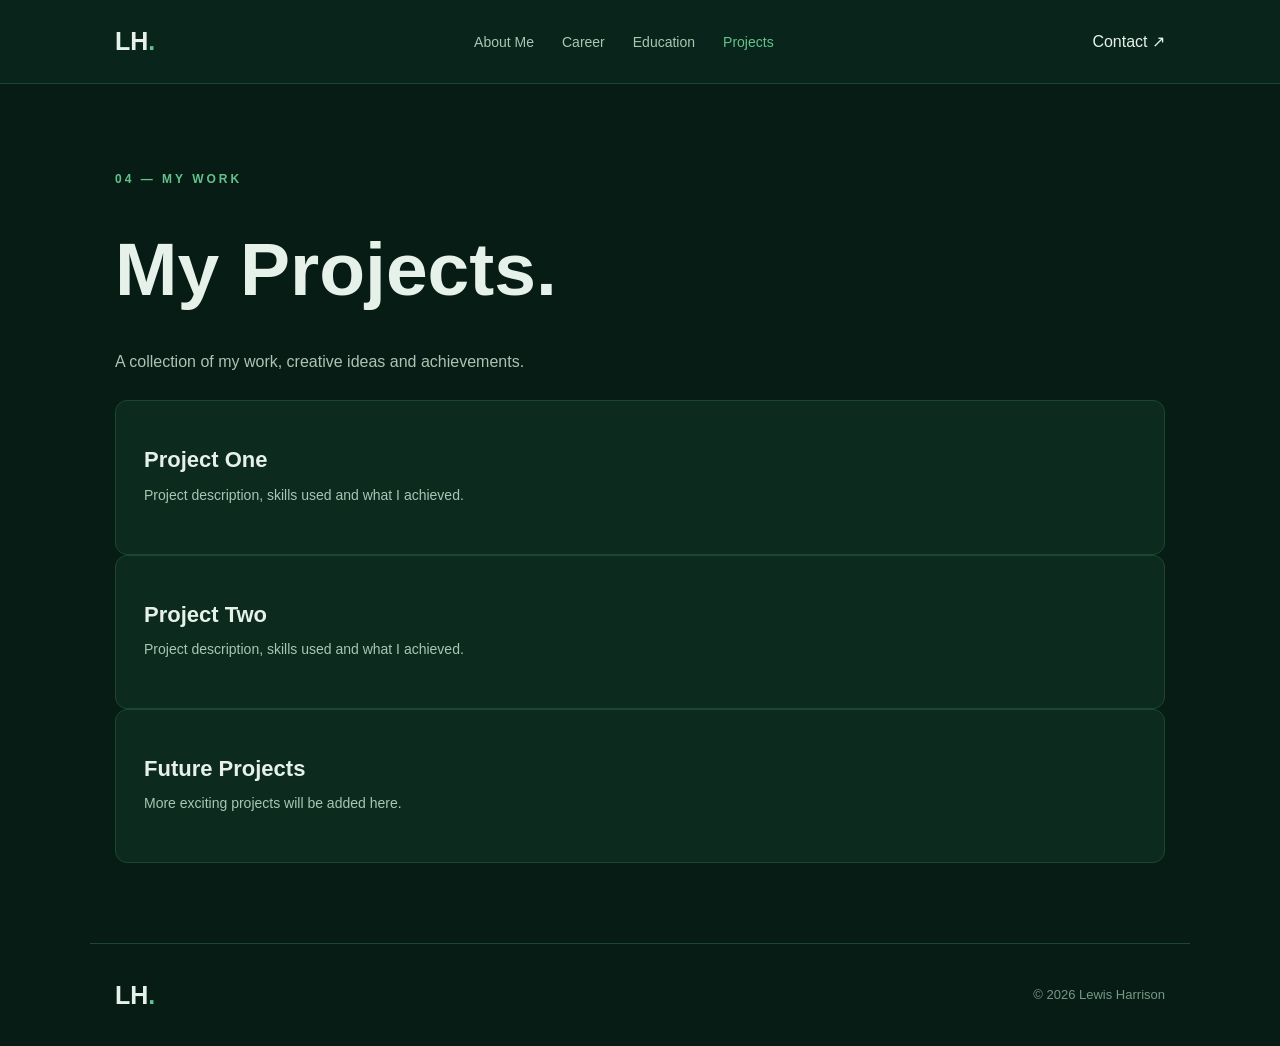
==== projects.html @ e68cd3a0 "Create projects.html" ====
<!DOCTYPE html>
<html lang="en">
<head>
  <meta charset="UTF-8">
  <meta name="viewport" content="width=device-width, initial-scale=1">
  <title>Projects | Lewis Harrison</title>
  <link rel="stylesheet" href="style.css">
</head>
<body>
<header>
  <nav class="navbar">
    <a href="index.html" class="logo">LH<span>.</span></a>
    <button class="menu-btn" id="menuBtn">☰</button>
    <ul class="nav-links" id="navLinks">
      <li><a href="about.html">About Me</a></li>
      <li><a href="career.html">Career</a></li>
      <li><a href="education.html">Education</a></li>
      <li><a href="projects.html">Projects</a></li>
    </ul>
    <a href="mailto:YOUR-EMAIL@example.com" class="nav-cta">Contact ↗</a>
  </nav>
</header>
<main class="section">
  <span class="tag">04 — MY WORK</span>
  <h1>My <span>Projects.</span></h1>
  <p>A collection of my work, creative ideas and achievements.</p>
  <div class="card">
    <h3>Project One</h3>
    <p>Project description, skills used and what I achieved.</p>
  </div>
  <div class="card">
    <h3>Project Two</h3>
    <p>Project description, skills used and what I achieved.</p>
  </div>
  <div class="card">
    <h3>Future Projects</h3>
    <p>More exciting projects will be added here.</p>
  </div>
</main>
<footer><a href="index.html" class="logo">LH<span>.</span></a><p>© <span id="year"></span> Lewis Harrison</p></footer>
<script src="script.js"></script>
</body>
</html>
---- style.css ----
* {
  margin: 0;
  padding: 0;
  box-sizing: border-box;
}

html {
  scroll-behavior: smooth;
}

body {
  font-family: Arial, sans-serif;
  background: #071C15;
  color: #E5F1E9;
  line-height: 1.7;
}

a {
  text-decoration: none;
  color: inherit;
}

/* Navigation */

header {
  background: #09251B;
  border-bottom: 1px solid #1B4632;
  position: sticky;
  top: 0;
  z-index: 10;
}

.navbar {
  max-width: 1100px;
  margin: auto;
  padding: 20px 25px;
  display: flex;
  align-items: center;
  justify-content: space-between;
}

.logo {
  font-size: 25px;
  font-weight: bold;
}

.logo span {
  color: #65C18C;
}

.nav-links {
  display: flex;
  list-style: none;
  gap: 28px;
}

.nav-links a {
  color: #A9C5B3;
  font-size: 14px;
}

.nav-links a:hover,
.nav-links a[aria-current="page"] {
  color: #65C18C;
}

.menu-btn {
  display: none;
  color: white;
  background: none;
  border: none;
  font-size: 25px;
  cursor: pointer;
}

/* Main hero */

.hero {
  max-width: 1100px;
  margin: auto;
  min-height: 580px;
  padding: 120px 25px 60px;
  display: flex;
  flex-direction: column;
  justify-content: center;
}

.tag {
  color: #65C18C;
  font-size: 12px;
  font-weight: bold;
  letter-spacing: 3px;
}

.hero h1 {
  font-size: clamp(55px, 9vw, 95px);
  line-height: 1.1;
  margin: 20px 0;
  letter-spacing: -4px;
}

.hero h1 span,
.section h2 span {
  color: #65C18C;
}

.hero p {
  color: #A9C5B3;
  max-width: 500px;
  margin-bottom: 30px;
}

.buttons {
  display: flex;
  gap: 12px;
  flex-wrap: wrap;
}

.btn {
  display: inline-block;
  background: #246B49;
  color: white;
  padding: 12px 22px;
  border-radius: 7px;
  transition: .3s;
}

.btn:hover {
  background: #34865E;
  transform: translateY(-3px);
}

.secondary {
  background: transparent;
  border: 1px solid #397A57;
}

.hero-bottom {
  display: flex;
  justify-content: space-between;
  margin-top: 100px;
  padding-top: 20px;
  border-top: 1px solid #1B4632;
  color: #769886;
  font-size: 11px;
  letter-spacing: 2px;
}

/* Sections */

.section {
  max-width: 1100px;
  margin: auto;
  padding: 80px 25px;
}

.section h1 {
  font-size: clamp(45px, 8vw, 75px);
  margin: 15px 0;
}

.section h2 {
  font-size: 40px;
  margin: 15px 0 35px;
}

.section > p {
  color: #A9C5B3;
  margin: 15px 0 25px;
  max-width: 650px;
}

/* Cards */

.cards {
  display: grid;
  grid-template-columns: repeat(2, 1fr);
  gap: 18px;
}

.card {
  background: #0D2A1F;
  border: 1px solid #1B4632;
  border-radius: 12px;
  padding: 28px;
  transition: .3s;
}

.card:hover {
  border-color: #65C18C;
  transform: translateY(-5px);
}

.card > span {
  color: #65C18C;
  font-size: 13px;
}

.card h3 {
  font-size: 22px;
  margin: 12px 0 5px;
}

.card p {
  color: #A9C5B3;
  font-size: 14px;
  margin-bottom: 18px;
}

.card b {
  color: #65C18C;
  font-size: 13px;
}

/* Footer */

footer {
  max-width: 1100px;
  margin: auto;
  padding: 30px 25px;
  border-top: 1px solid #1B4632;
  display: flex;
  justify-content: space-between;
  align-items: center;
  gap: 15px;
}

footer p {
  color: #769886;
  font-size: 13px;
}

/* Mobile */

@media(max-width: 700px) {
  .menu-btn {
    display: block;
  }

  .nav-links {
    display: none;
    position: absolute;
    top: 70px;
    left: 0;
    width: 100%;
    background: #09251B;
    padding: 25px;
    flex-direction: column;
    gap: 18px;
  }

  .nav-links.active {
    display: flex;
  }

  .hero {
    padding-top: 90px;
    min-height: 520px;
  }

  .hero-bottom {
    flex-direction: column;
    gap: 10px;
    margin-top: 65px;
  }

  .cards {
    grid-template-columns: 1fr;
  }

  .section {
    padding: 60px 25px;
  }

  footer {
    flex-direction: column;
    text-align: center;
  }
}
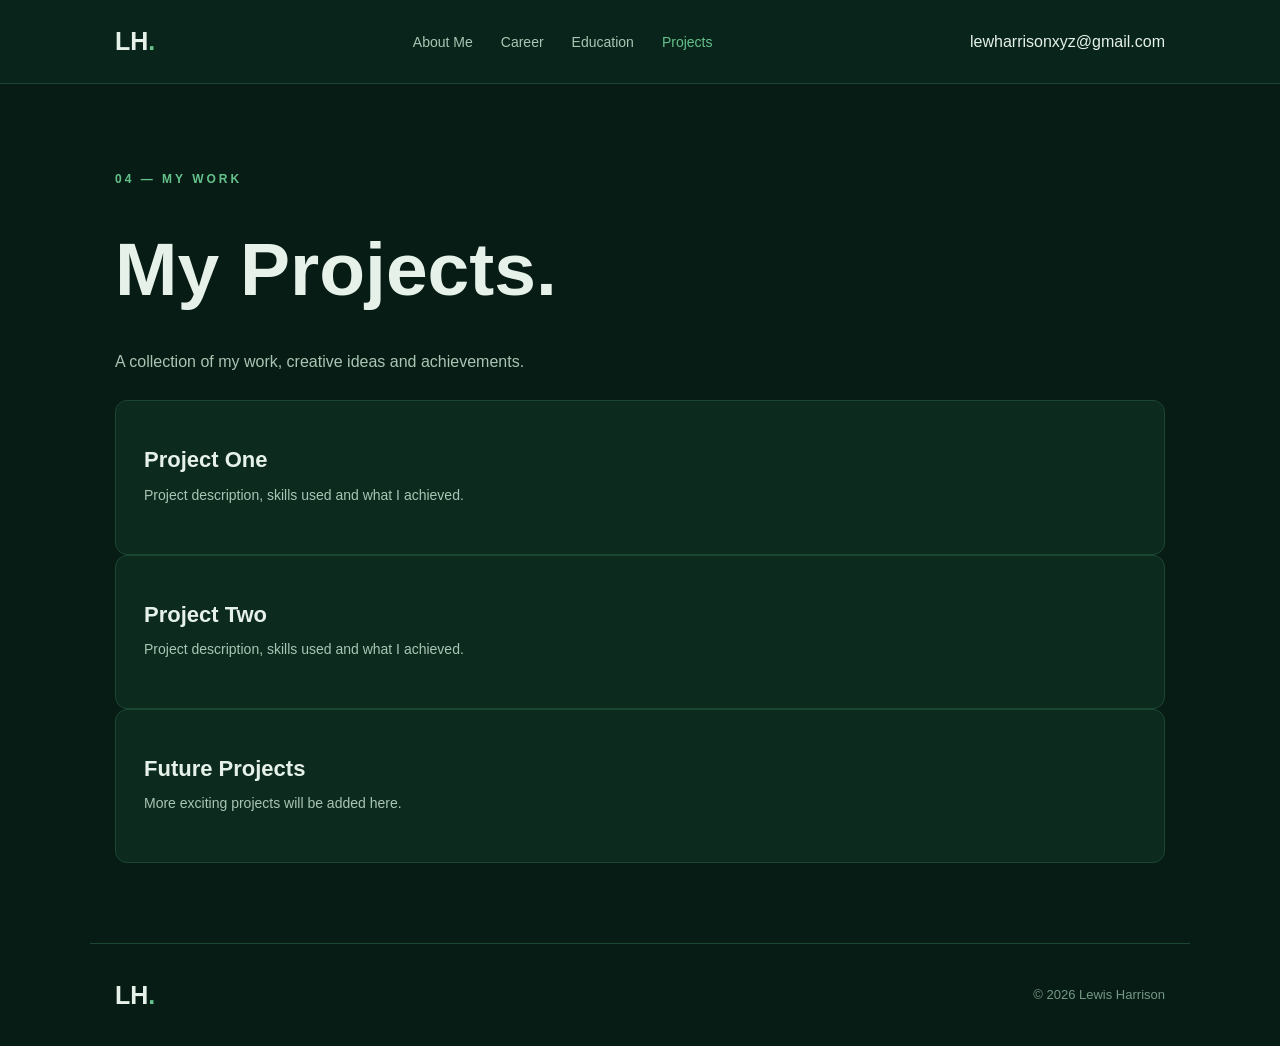
==== commit ff040df0: "Update projects.html" ====
--- a/projects.html
+++ b/projects.html
@@ -18,7 +18,7 @@
       <li><a href="education.html">Education</a></li>
       <li><a href="projects.html">Projects</a></li>
     </ul>
-    <a href="mailto:YOUR-EMAIL@example.com" class="nav-cta">Contact ↗</a>
+    <a href="mailto:lewharrisonxyz@gmail.com">lewharrisonxyz@gmail.com</a>
   </nav>
 </header>
 <main class="section">
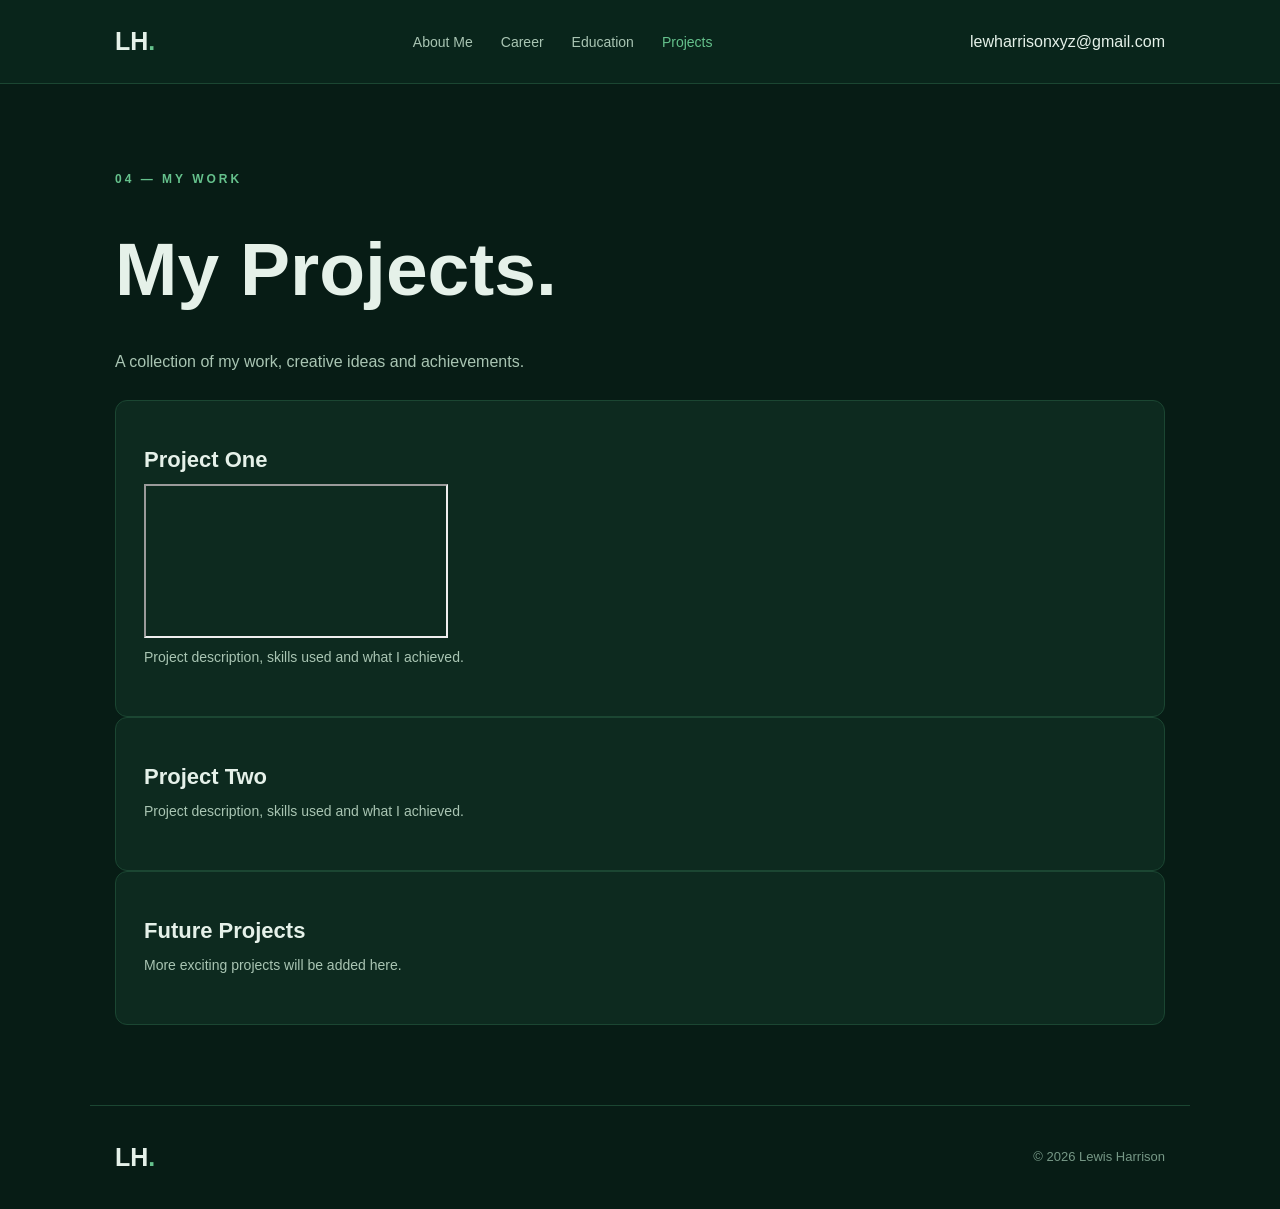
==== commit 25ace71a: "Update projects.html" ====
--- a/projects.html
+++ b/projects.html
@@ -27,6 +27,13 @@
   <p>A collection of my work, creative ideas and achievements.</p>
   <div class="card">
     <h3>Project One</h3>
+    <div class="project-video">
+    <iframe
+        src="https://www.youtube.com/embed/_N0H2eN9s-4?si=PVsvnvHFs7zNjesY"
+        title="Project demonstration"
+        allowfullscreen>
+    </iframe>
+</div>
     <p>Project description, skills used and what I achieved.</p>
   </div>
   <div class="card">
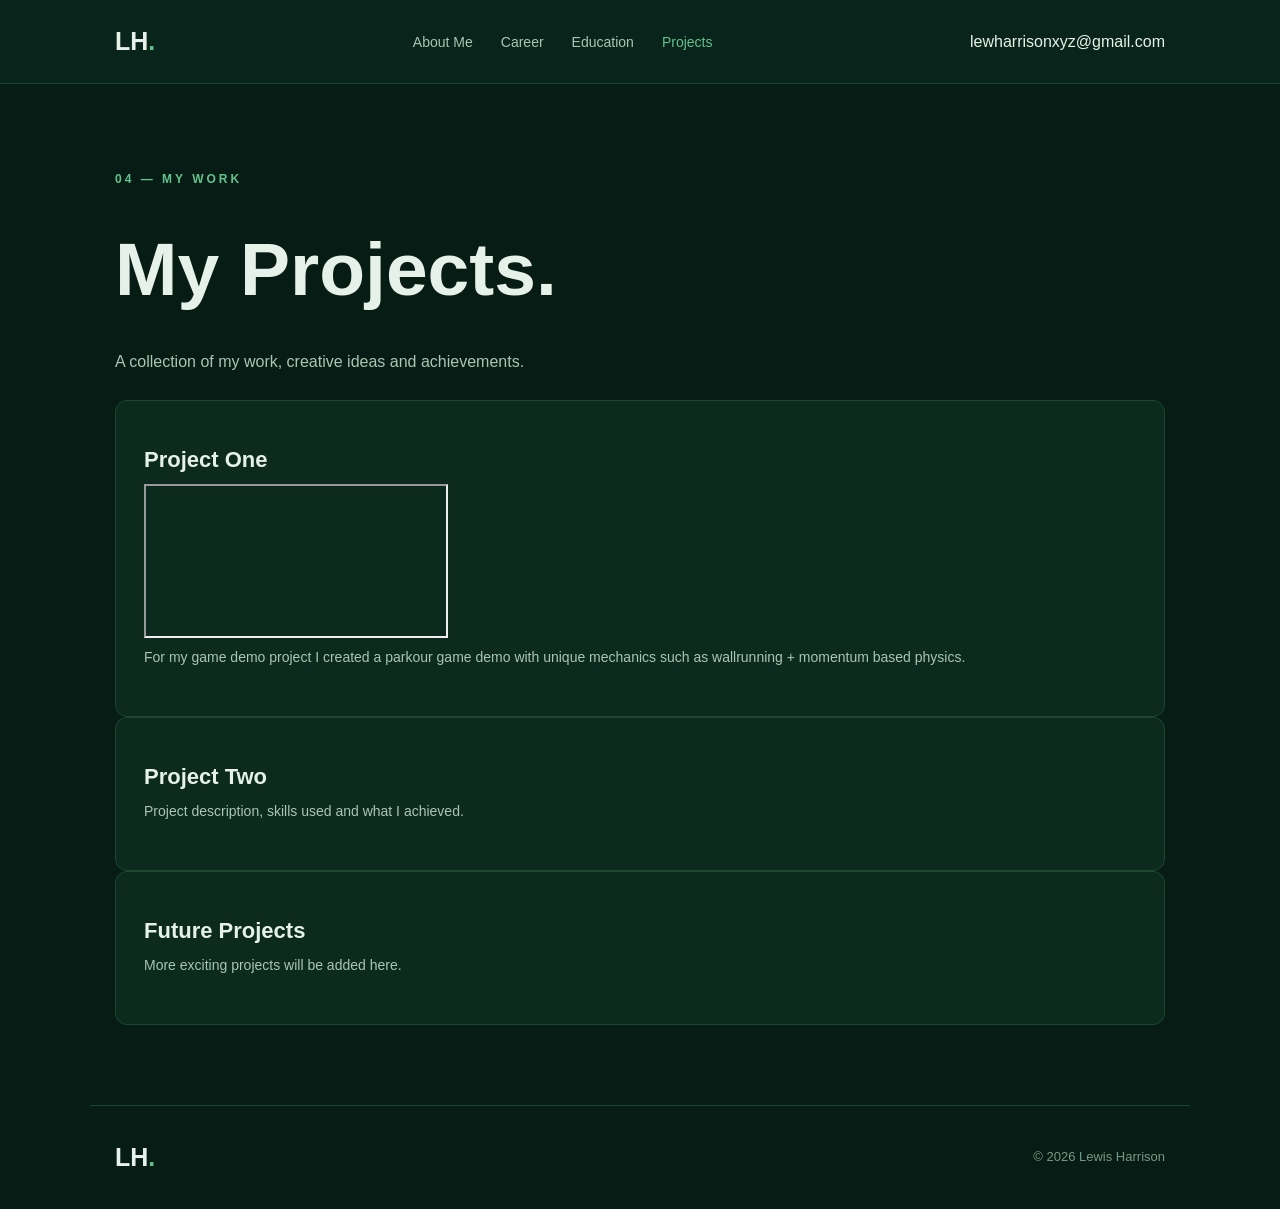
==== commit dbc728be: "Update projects.html" ====
--- a/projects.html
+++ b/projects.html
@@ -34,7 +34,7 @@
         allowfullscreen>
     </iframe>
 </div>
-    <p>Project description, skills used and what I achieved.</p>
+    <p>For my game demo project I created a parkour game demo with unique mechanics such as wallrunning + momentum based physics.</p>
   </div>
   <div class="card">
     <h3>Project Two</h3>
--- a/style.css
+++ b/style.css
@@ -278,4 +278,18 @@
     flex-direction: column;
     text-align: center;
   }
-}
+  /* Project video styling */
+.project-video {
+    width: 100%;
+    aspect-ratio: 16 / 9;
+    margin-top: 20px;
+    border-radius: 12px;
+    overflow: hidden;
+}
+
+.project-video iframe {
+    width: 100%;
+    height: 100%;
+    border: none;
+}
+}
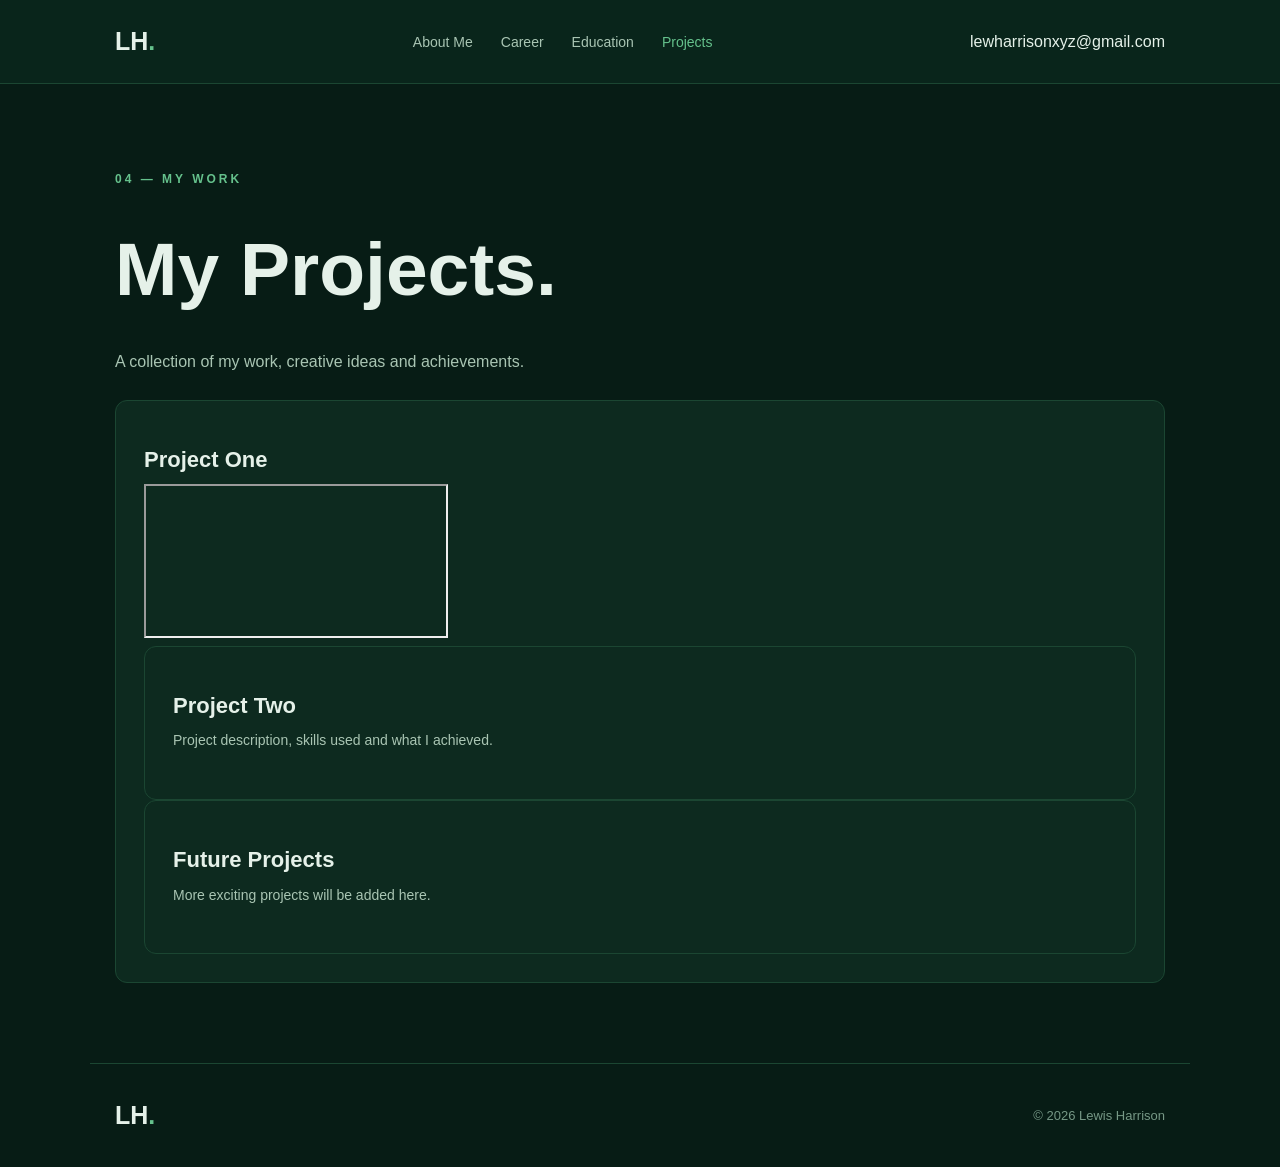
==== commit 6108b6dd: "Update projects.html" ====
--- a/projects.html
+++ b/projects.html
@@ -33,9 +33,7 @@
         title="Project demonstration"
         allowfullscreen>
     </iframe>
-</div>
-    <p>For my game demo project I created a parkour game demo with unique mechanics such as wallrunning + momentum based physics.</p>
-  </div>
+
   <div class="card">
     <h3>Project Two</h3>
     <p>Project description, skills used and what I achieved.</p>
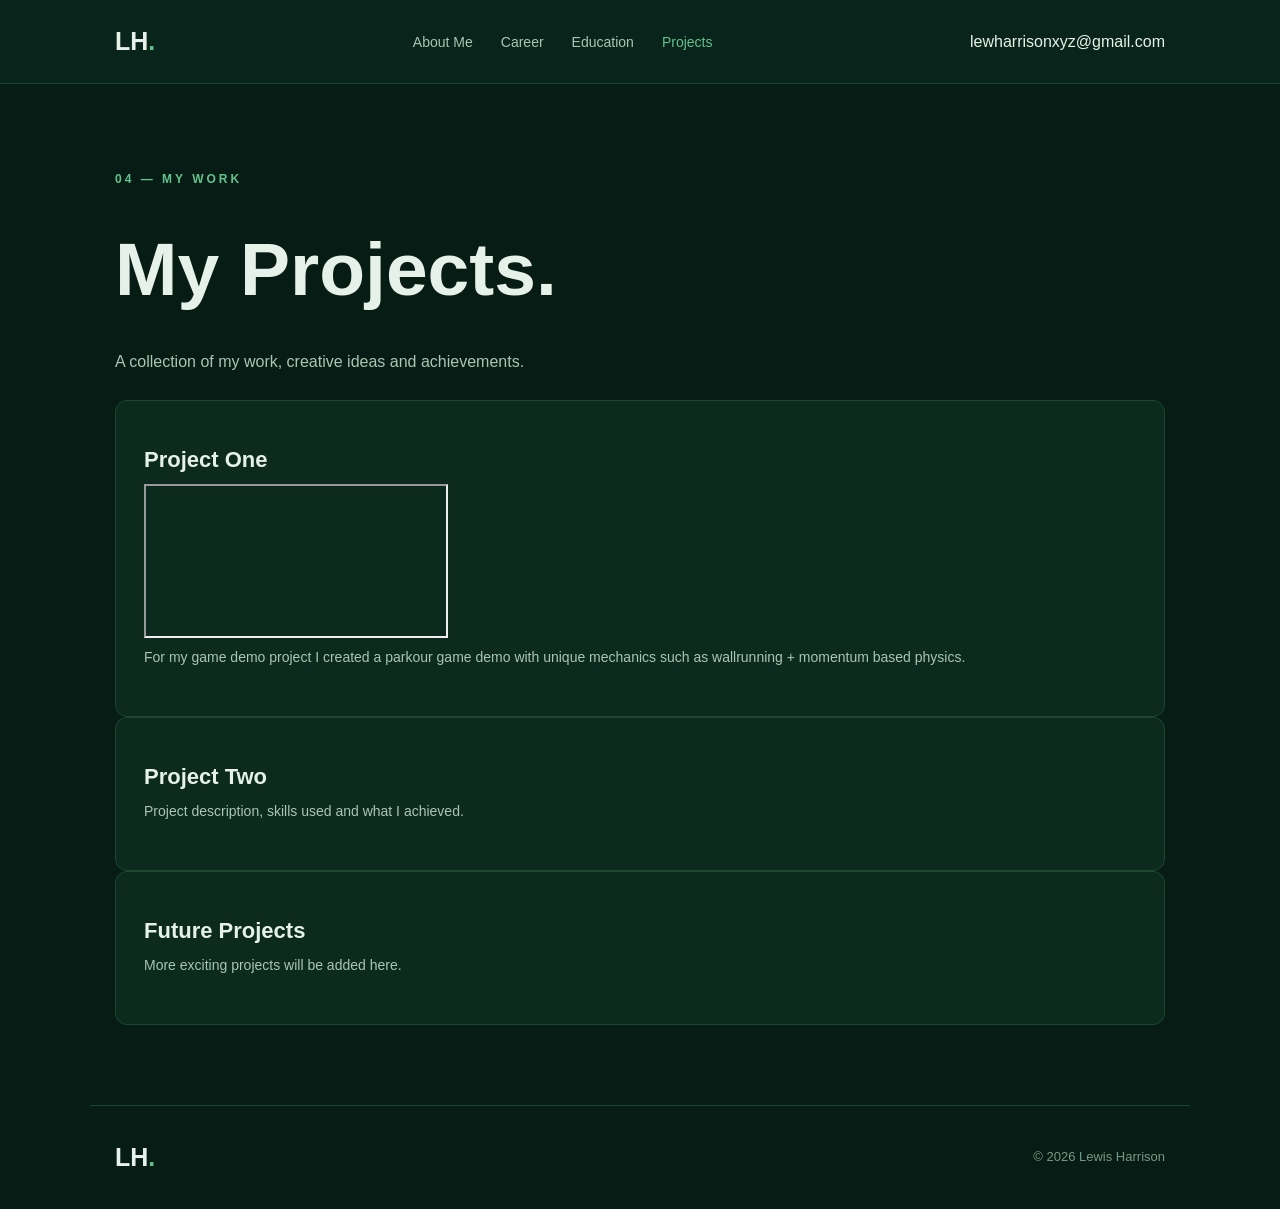
==== commit 3ff7a072: "Update projects.html" ====
--- a/projects.html
+++ b/projects.html
@@ -33,7 +33,9 @@
         title="Project demonstration"
         allowfullscreen>
     </iframe>
-
+</div>
+    <p>For my game demo project I created a parkour game demo with unique mechanics such as wallrunning + momentum based physics.</p>
+  </div>
   <div class="card">
     <h3>Project Two</h3>
     <p>Project description, skills used and what I achieved.</p>
